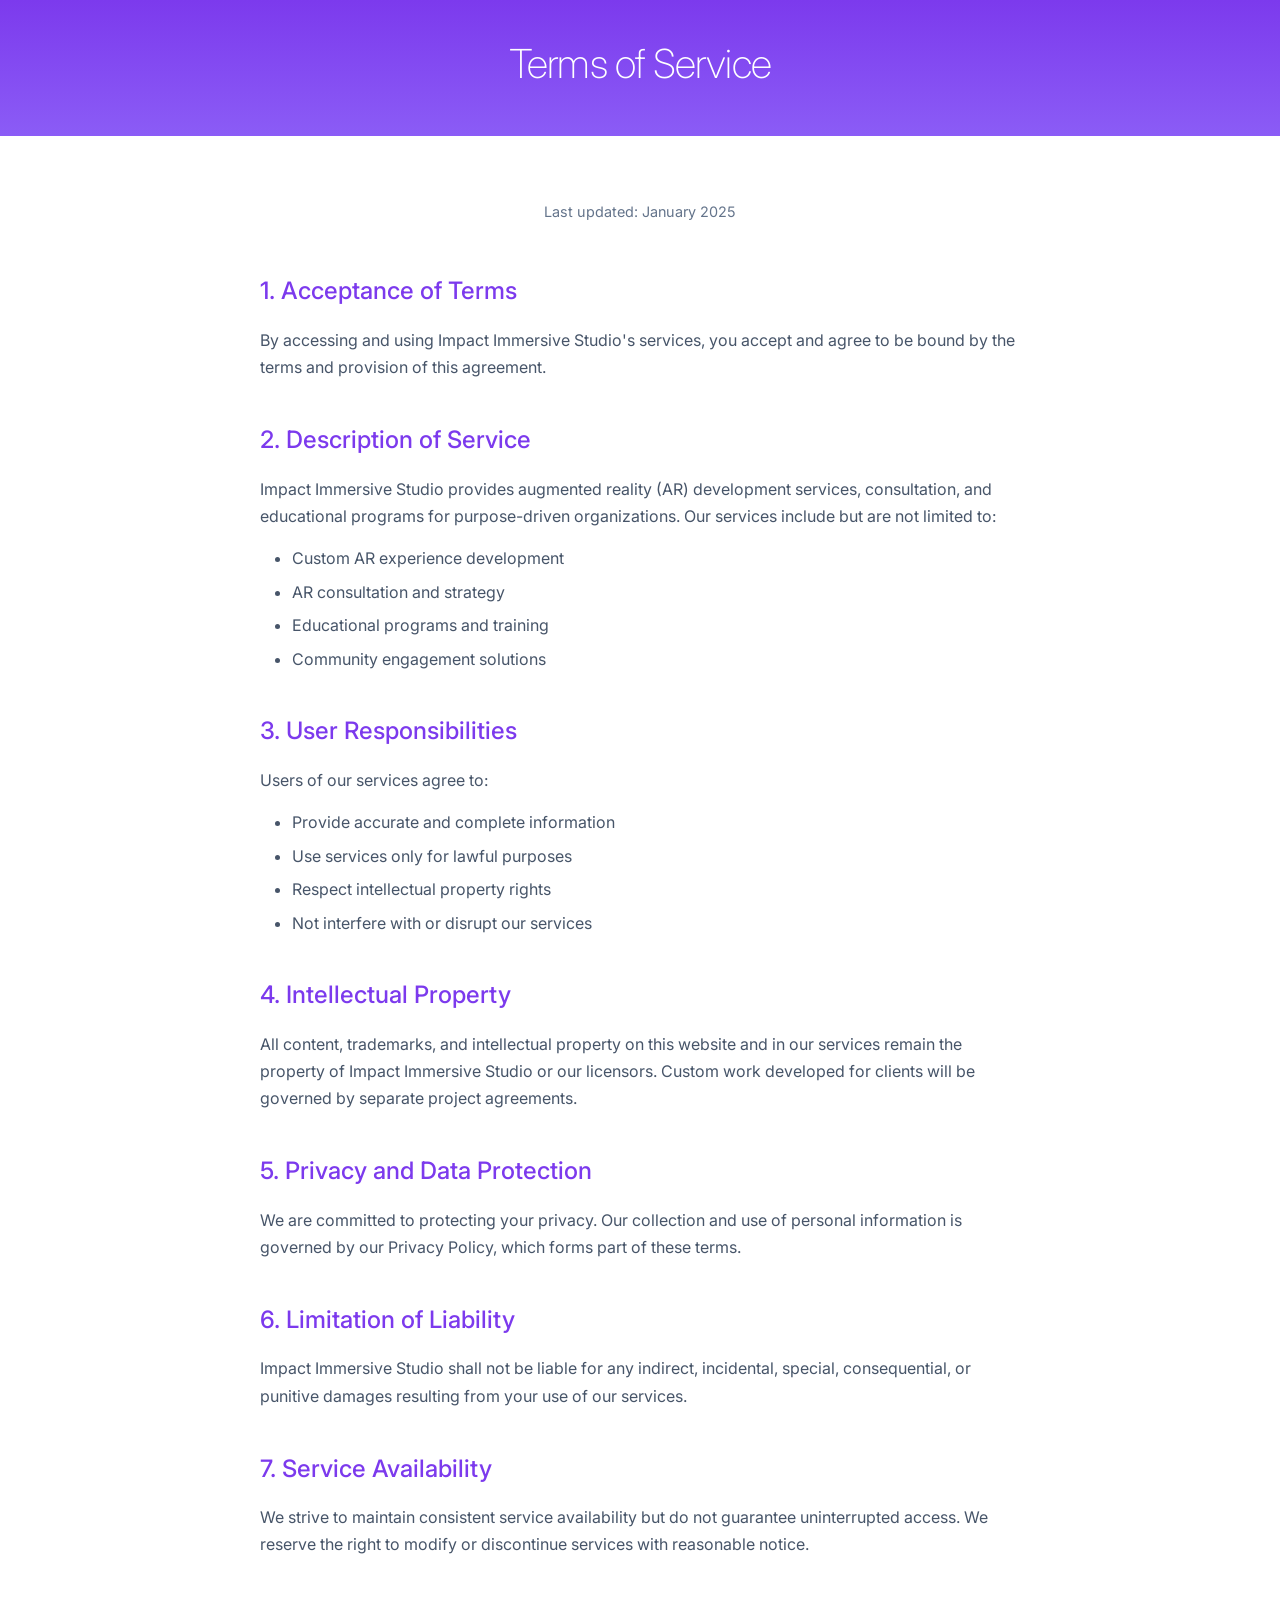
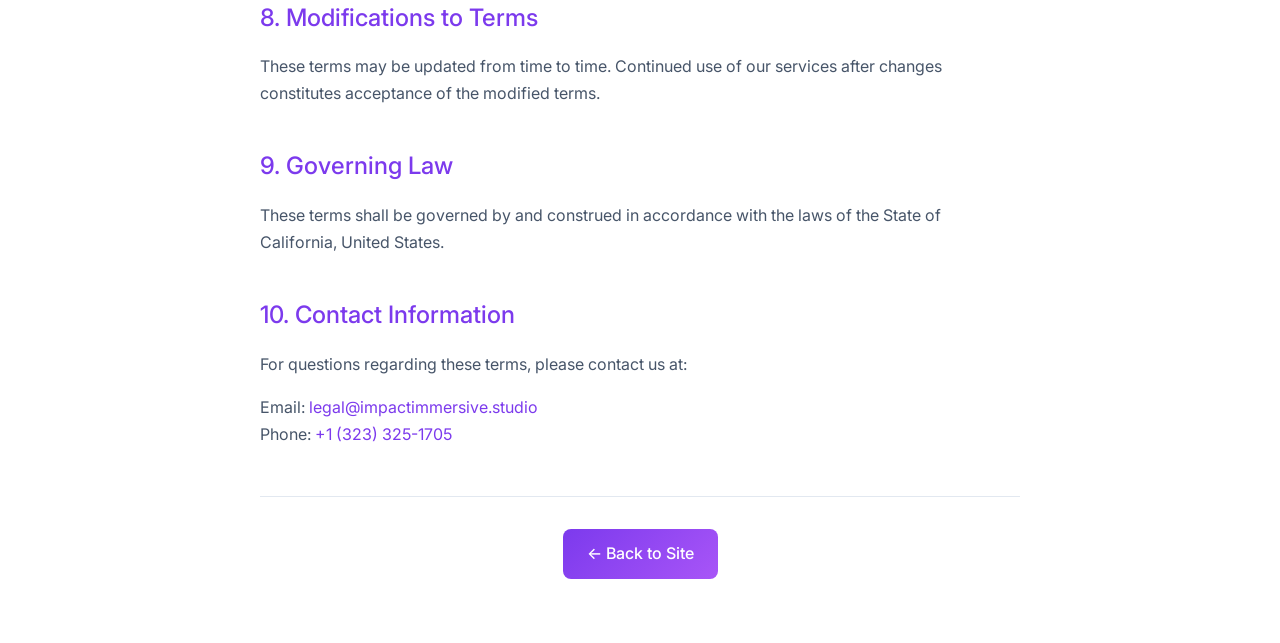
==== static-html-version/terms.html @ df4cc5cb "auto-commit for 01f554cf-86c4-4303-9138-6ed8747a17e9" ====
<!DOCTYPE html>
<html lang="en">
<head>
    <meta charset="UTF-8">
    <meta name="viewport" content="width=device-width, initial-scale=1.0">
    <title>Terms of Service - Impact Immersive Studio</title>
    <link rel="preconnect" href="https://fonts.googleapis.com">
    <link rel="preconnect" href="https://fonts.gstatic.com" crossorigin>
    <link href="https://fonts.googleapis.com/css2?family=Inter:wght@100;200;300;400;500;600;700&display=swap" rel="stylesheet">
    <style>
        * {
            margin: 0;
            padding: 0;
            box-sizing: border-box;
        }

        body {
            font-family: 'Inter', -apple-system, BlinkMacSystemFont, 'Segoe UI', sans-serif;
            line-height: 1.6;
            color: #333;
            background-color: #ffffff;
        }

        .header {
            background: linear-gradient(180deg, #7c3aed 0%, #8b5cf6 100%);
            padding: 2rem 0;
            text-align: center;
            color: white;
        }

        .header h1 {
            font-size: 2.5rem;
            font-weight: 200;
            letter-spacing: -0.02em;
            margin-bottom: 0.5rem;
        }

        .container {
            max-width: 800px;
            margin: 0 auto;
            padding: 0 20px;
        }

        .terms-content {
            padding: 4rem 0;
        }

        .last-updated {
            color: #64748b;
            font-size: 0.9rem;
            margin-bottom: 3rem;
            text-align: center;
        }

        h2 {
            color: #7c3aed;
            font-size: 1.5rem;
            font-weight: 500;
            margin-top: 2.5rem;
            margin-bottom: 1rem;
        }

        p {
            margin-bottom: 1rem;
            color: #475569;
            line-height: 1.7;
        }

        ul {
            margin-bottom: 1rem;
            padding-left: 2rem;
        }

        li {
            color: #475569;
            margin-bottom: 0.5rem;
        }

        a {
            color: #7c3aed;
            text-decoration: none;
            transition: color 0.3s ease;
        }

        a:hover {
            color: #9333ea;
        }

        .back-to-site {
            text-align: center;
            margin-top: 3rem;
            padding-top: 2rem;
            border-top: 1px solid #e2e8f0;
        }

        .back-button {
            background: linear-gradient(135deg, #7c3aed 0%, #a855f7 100%);
            color: white;
            border: none;
            padding: 12px 24px;
            font-size: 1rem;
            font-weight: 500;
            border-radius: 8px;
            cursor: pointer;
            transition: all 0.3s ease;
            text-decoration: none;
            display: inline-block;
        }

        .back-button:hover {
            transform: translateY(-2px);
            box-shadow: 0 6px 20px rgba(124, 58, 237, 0.4);
        }

        section {
            margin-bottom: 2rem;
        }

        @media (max-width: 768px) {
            .header h1 {
                font-size: 2rem;
            }

            .container {
                padding: 0 15px;
            }

            .terms-content {
                padding: 2rem 0;
            }
        }
    </style>
</head>
<body>
    <div class="header">
        <div class="container">
            <h1>Terms of Service</h1>
        </div>
    </div>

    <div class="container">
        <div class="terms-content">
            <p class="last-updated">Last updated: January 2025</p>
            
            <section>
                <h2>1. Acceptance of Terms</h2>
                <p>By accessing and using Impact Immersive Studio's services, you accept and agree to be bound by the terms and provision of this agreement.</p>
            </section>

            <section>
                <h2>2. Description of Service</h2>
                <p>Impact Immersive Studio provides augmented reality (AR) development services, consultation, and educational programs for purpose-driven organizations. Our services include but are not limited to:</p>
                <ul>
                    <li>Custom AR experience development</li>
                    <li>AR consultation and strategy</li>
                    <li>Educational programs and training</li>
                    <li>Community engagement solutions</li>
                </ul>
            </section>

            <section>
                <h2>3. User Responsibilities</h2>
                <p>Users of our services agree to:</p>
                <ul>
                    <li>Provide accurate and complete information</li>
                    <li>Use services only for lawful purposes</li>
                    <li>Respect intellectual property rights</li>
                    <li>Not interfere with or disrupt our services</li>
                </ul>
            </section>

            <section>
                <h2>4. Intellectual Property</h2>
                <p>All content, trademarks, and intellectual property on this website and in our services remain the property of Impact Immersive Studio or our licensors. Custom work developed for clients will be governed by separate project agreements.</p>
            </section>

            <section>
                <h2>5. Privacy and Data Protection</h2>
                <p>We are committed to protecting your privacy. Our collection and use of personal information is governed by our Privacy Policy, which forms part of these terms.</p>
            </section>

            <section>
                <h2>6. Limitation of Liability</h2>
                <p>Impact Immersive Studio shall not be liable for any indirect, incidental, special, consequential, or punitive damages resulting from your use of our services.</p>
            </section>

            <section>
                <h2>7. Service Availability</h2>
                <p>We strive to maintain consistent service availability but do not guarantee uninterrupted access. We reserve the right to modify or discontinue services with reasonable notice.</p>
            </section>

            <section>
                <h2>8. Modifications to Terms</h2>
                <p>These terms may be updated from time to time. Continued use of our services after changes constitutes acceptance of the modified terms.</p>
            </section>

            <section>
                <h2>9. Governing Law</h2>
                <p>These terms shall be governed by and construed in accordance with the laws of the State of California, United States.</p>
            </section>

            <section>
                <h2>10. Contact Information</h2>
                <p>For questions regarding these terms, please contact us at:</p>
                <p>
                    Email: <a href="mailto:legal@impactimmersive.studio">legal@impactimmersive.studio</a><br/>
                    Phone: <a href="tel:+13233251705">+1 (323) 325-1705</a>
                </p>
            </section>

            <div class="back-to-site">
                <a href="index.html" class="back-button">← Back to Site</a>
            </div>
        </div>
    </div>
</body>
</html>
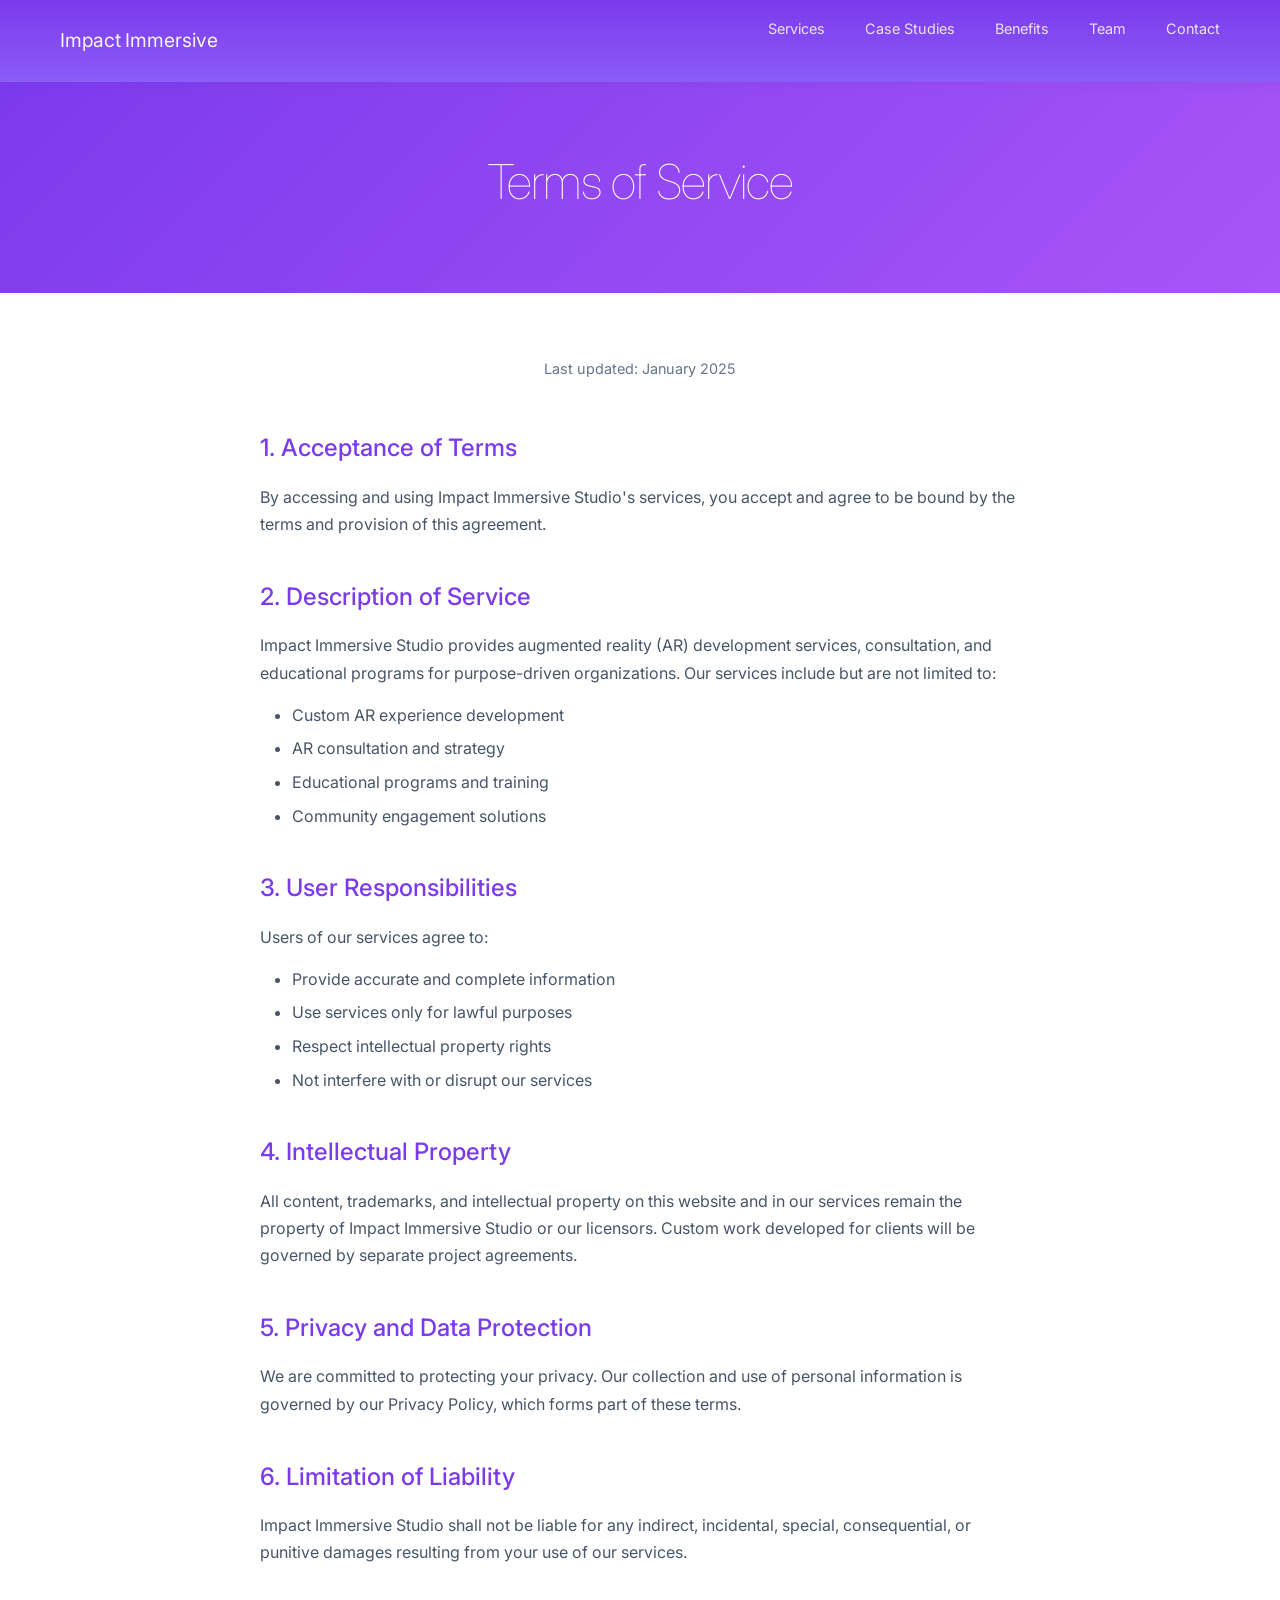
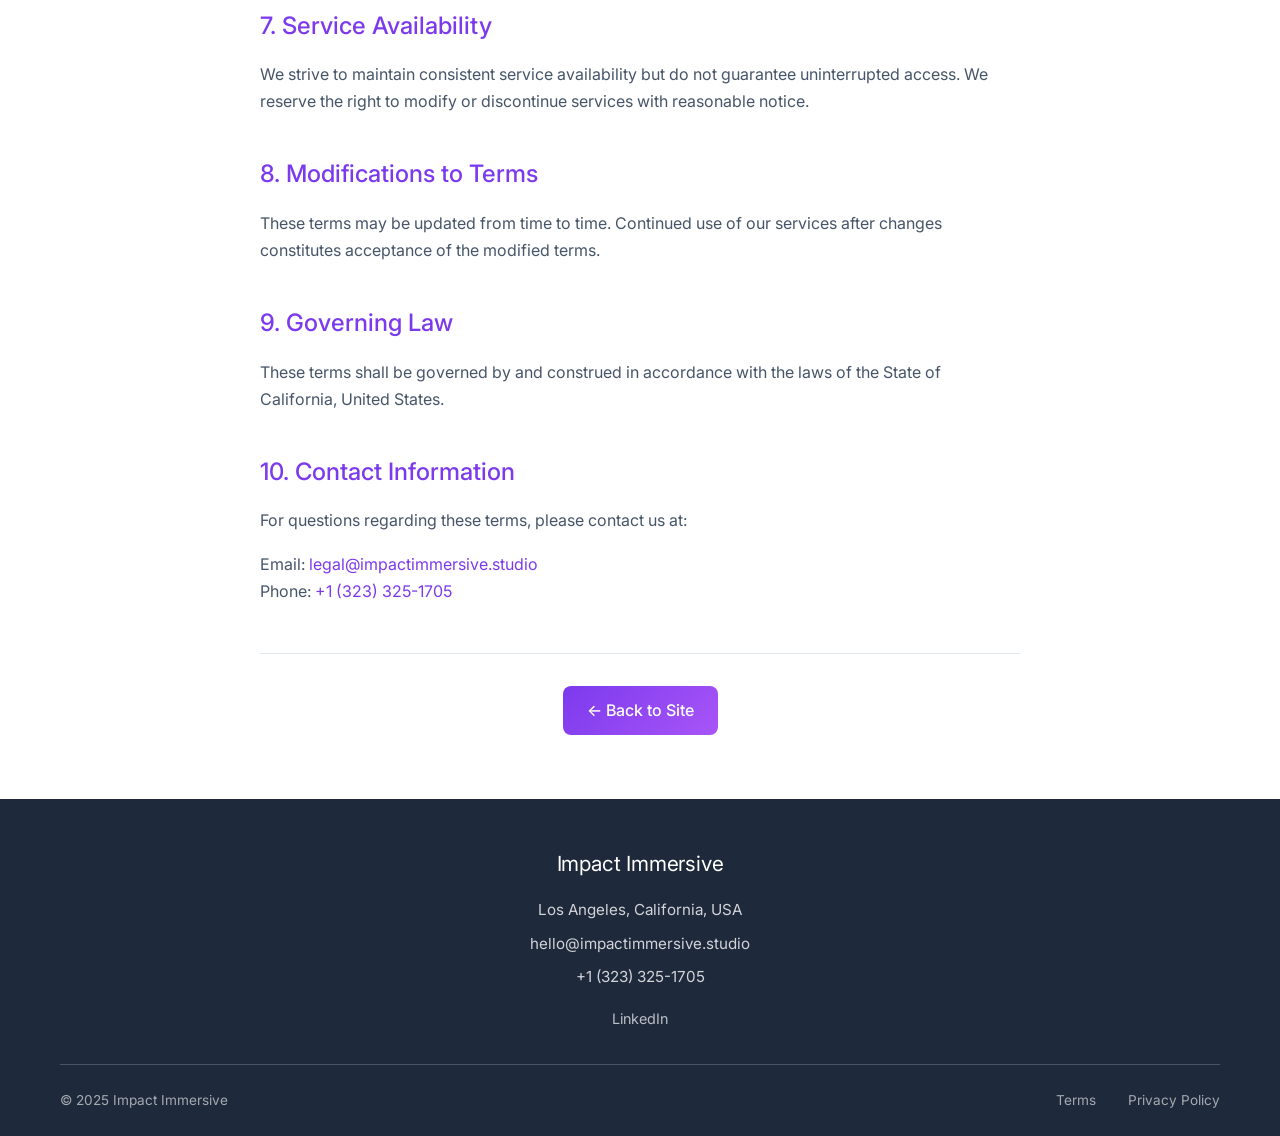
==== commit a297fbbe: "auto-commit for 925123af-a921-4fc3-994b-a8b8c557cde4" ====
--- a/static-html-version/terms.html
+++ b/static-html-version/terms.html
@@ -8,41 +8,143 @@
     <link rel="preconnect" href="https://fonts.gstatic.com" crossorigin>
     <link href="https://fonts.googleapis.com/css2?family=Inter:wght@100;200;300;400;500;600;700&display=swap" rel="stylesheet">
     <style>
+        /* Import proper fonts */
+        @import url('https://fonts.googleapis.com/css2?family=Inter:wght@100;200;300;400;500;600;700&display=swap');
+
+        /* Reset and Base Styles */
         * {
             margin: 0;
             padding: 0;
             box-sizing: border-box;
         }
 
+        html {
+            scroll-behavior: smooth;
+        }
+
         body {
             font-family: 'Inter', -apple-system, BlinkMacSystemFont, 'Segoe UI', sans-serif;
+            -webkit-font-smoothing: antialiased;
+            -moz-osx-font-smoothing: grayscale;
             line-height: 1.6;
             color: #333;
+            font-weight: 400;
             background-color: #ffffff;
         }
 
+        .container {
+            max-width: 1200px;
+            margin: 0 auto;
+            padding: 0 20px;
+        }
+
+        /* Header Styles */
         .header {
             background: linear-gradient(180deg, #7c3aed 0%, #8b5cf6 100%);
-            padding: 2rem 0;
+            position: fixed;
+            top: 0;
+            left: 0;
+            right: 0;
+            z-index: 1000;
+            box-shadow: 0 1px 10px rgba(107, 70, 193, 0.2);
+        }
+
+        .header .container {
+            display: flex;
+            justify-content: space-between;
+            align-items: center;
+            padding: 1rem 20px;
+        }
+
+        .nav-brand h1 {
+            color: rgba(255, 255, 255, 0.95);
+            font-size: 1.2rem;
+            font-weight: 400;
+            cursor: pointer;
+            transition: opacity 0.3s ease;
+            letter-spacing: -0.005em;
+        }
+
+        .nav-brand h1:hover {
+            opacity: 0.8;
+        }
+
+        .nav-list {
+            display: flex;
+            list-style: none;
+            gap: 2.5rem;
+            align-items: center;
+        }
+
+        .nav-list a {
+            color: rgba(255, 255, 255, 0.85);
+            text-decoration: none;
+            font-weight: 400;
+            font-size: 0.9rem;
+            transition: color 0.3s ease;
+            position: relative;
+        }
+
+        .nav-list a:hover,
+        .nav-list a.active {
+            color: rgba(255, 255, 255, 1);
+        }
+
+        .nav-list a::after {
+            content: '';
+            position: absolute;
+            bottom: -5px;
+            left: 0;
+            width: 0;
+            height: 2px;
+            background-color: #FDB462;
+            transition: width 0.3s ease;
+        }
+
+        .nav-list a:hover::after,
+        .nav-list a.active::after {
+            width: 100%;
+        }
+
+        .menu-toggle {
+            display: none;
+            flex-direction: column;
+            background: none;
+            border: none;
+            cursor: pointer;
+            padding: 5px;
+        }
+
+        .menu-toggle span {
+            width: 25px;
+            height: 3px;
+            background: white;
+            margin: 3px 0;
+            transition: 0.3s;
+        }
+
+        .terms-wrapper {
+            padding-top: 80px;
+        }
+
+        .terms-header {
+            background: linear-gradient(135deg, #7c3aed 0%, #a855f7 100%);
+            padding: 4rem 0;
             text-align: center;
             color: white;
         }
 
-        .header h1 {
-            font-size: 2.5rem;
-            font-weight: 200;
+        .terms-header h1 {
+            font-size: 3rem;
+            font-weight: 100;
             letter-spacing: -0.02em;
             margin-bottom: 0.5rem;
         }
 
-        .container {
+        .terms-content {
             max-width: 800px;
             margin: 0 auto;
-            padding: 0 20px;
-        }
-
-        .terms-content {
-            padding: 4rem 0;
+            padding: 4rem 20px;
         }
 
         .last-updated {
@@ -84,6 +186,95 @@
 
         a:hover {
             color: #9333ea;
+        }
+
+        section {
+            margin-bottom: 2rem;
+        }
+
+        /* Footer Styles */
+        .contact-footer {
+            background: #1e293b;
+            color: white;
+            padding: 3rem 0 1.5rem;
+        }
+
+        .footer-main {
+            text-align: center;
+            margin-bottom: 2rem;
+        }
+
+        .footer-company-info h3 {
+            font-size: 1.3rem;
+            font-weight: 400;
+            margin-bottom: 1rem;
+            letter-spacing: -0.01em;
+        }
+
+        .footer-company-info p {
+            color: rgba(255, 255, 255, 0.8);
+            font-size: 0.95rem;
+            margin-bottom: 0.5rem;
+        }
+
+        .footer-company-info a {
+            color: rgba(255, 255, 255, 0.8);
+            text-decoration: none;
+            transition: color 0.3s ease;
+        }
+
+        .footer-company-info a:hover {
+            color: rgba(255, 255, 255, 1);
+        }
+
+        .social-links {
+            margin-top: 1rem;
+        }
+
+        .social-links a {
+            color: rgba(255, 255, 255, 0.7);
+            text-decoration: none;
+            font-size: 0.9rem;
+            transition: color 0.3s ease;
+        }
+
+        .social-links a:hover {
+            color: #FDB462;
+        }
+
+        /* Footer separator line */
+        .footer-separator {
+            height: 1px;
+            background: rgba(255, 255, 255, 0.2);
+            margin: 2rem 0 1.5rem;
+        }
+
+        /* Footer bottom section */
+        .footer-bottom {
+            display: flex;
+            justify-content: space-between;
+            align-items: center;
+            font-size: 0.85rem;
+        }
+
+        .footer-copyright p {
+            color: rgba(255, 255, 255, 0.6);
+            margin: 0;
+        }
+
+        .footer-legal {
+            display: flex;
+            gap: 2rem;
+        }
+
+        .footer-legal a {
+            color: rgba(255, 255, 255, 0.6);
+            text-decoration: none;
+            transition: color 0.3s ease;
+        }
+
+        .footer-legal a:hover {
+            color: rgba(255, 255, 255, 1);
         }
 
         .back-to-site {
@@ -112,33 +303,70 @@
             box-shadow: 0 6px 20px rgba(124, 58, 237, 0.4);
         }
 
-        section {
-            margin-bottom: 2rem;
-        }
-
         @media (max-width: 768px) {
-            .header h1 {
+            .nav {
+                display: none;
+            }
+
+            .menu-toggle {
+                display: flex;
+            }
+
+            .terms-header h1 {
                 font-size: 2rem;
             }
 
-            .container {
-                padding: 0 15px;
-            }
-
             .terms-content {
-                padding: 2rem 0;
+                padding: 2rem 15px;
+            }
+
+            .footer-bottom {
+                flex-direction: column;
+                gap: 1rem;
+                text-align: center;
+            }
+
+            .footer-legal {
+                gap: 1rem;
             }
         }
     </style>
 </head>
 <body>
-    <div class="header">
+    <!-- Header -->
+    <header class="header">
         <div class="container">
-            <h1>Terms of Service</h1>
+            <div class="nav-brand">
+                <h1 onclick="window.location.href='index.html'">Impact Immersive</h1>
+            </div>
+            
+            <nav class="nav">
+                <ul class="nav-list">
+                    <li><a href="index.html#services">Services</a></li>
+                    <li><a href="index.html#case-studies">Case Studies</a></li>
+                    <li><a href="index.html#benefits">Benefits</a></li>
+                    <li><a href="index.html#team">Team</a></li>
+                    <li><a href="index.html#contact">Contact</a></li>
+                </ul>
+            </nav>
+
+            <button class="menu-toggle" aria-label="Toggle menu">
+                <span></span>
+                <span></span>
+                <span></span>
+            </button>
         </div>
-    </div>
-
-    <div class="container">
+    </header>
+
+    <div class="terms-wrapper">
+        <!-- Terms Header -->
+        <div class="terms-header">
+            <div class="container">
+                <h1>Terms of Service</h1>
+            </div>
+        </div>
+
+        <!-- Terms Content -->
         <div class="terms-content">
             <p class="last-updated">Last updated: January 2025</p>
             
@@ -213,5 +441,36 @@
             </div>
         </div>
     </div>
+
+    <!-- Footer -->
+    <div class="contact-footer">
+        <div class="container">
+            <div class="footer-main">
+                <div class="footer-company-info">
+                    <h3>Impact Immersive</h3>
+                    <p>Los Angeles, California, USA</p>
+                    <p><a href="mailto:hello@impactimmersive.studio">hello@impactimmersive.studio</a></p>
+                    <p><a href="tel:+13233251705">+1 (323) 325-1705</a></p>
+                    <div class="social-links">
+                        <a href="https://www.linkedin.com/company/impactimmersive" target="_blank" rel="noopener noreferrer">
+                            LinkedIn
+                        </a>
+                    </div>
+                </div>
+            </div>
+            
+            <div class="footer-separator"></div>
+            
+            <div class="footer-bottom">
+                <div class="footer-copyright">
+                    <p>© 2025 Impact Immersive</p>
+                </div>
+                <div class="footer-legal">
+                    <a href="terms.html">Terms</a>
+                    <a href="#privacy">Privacy Policy</a>
+                </div>
+            </div>
+        </div>
+    </div>
 </body>
 </html>
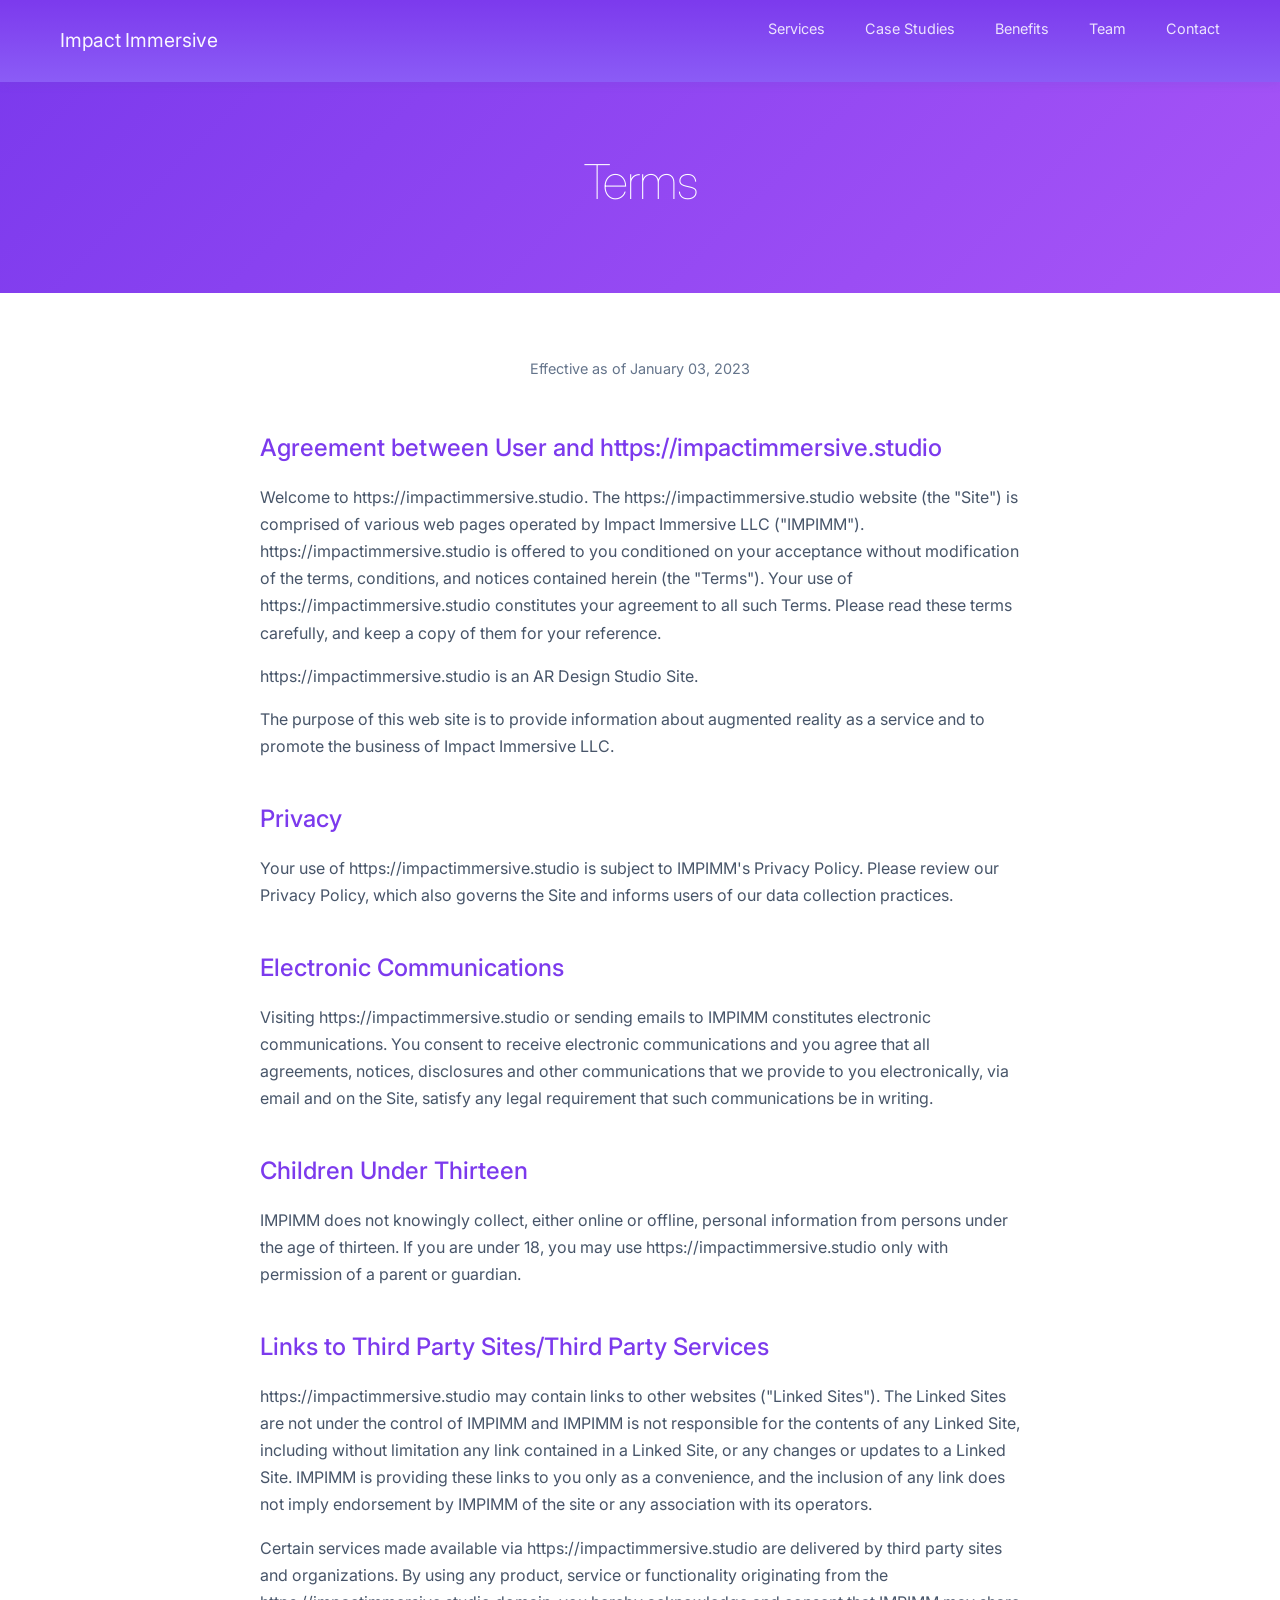
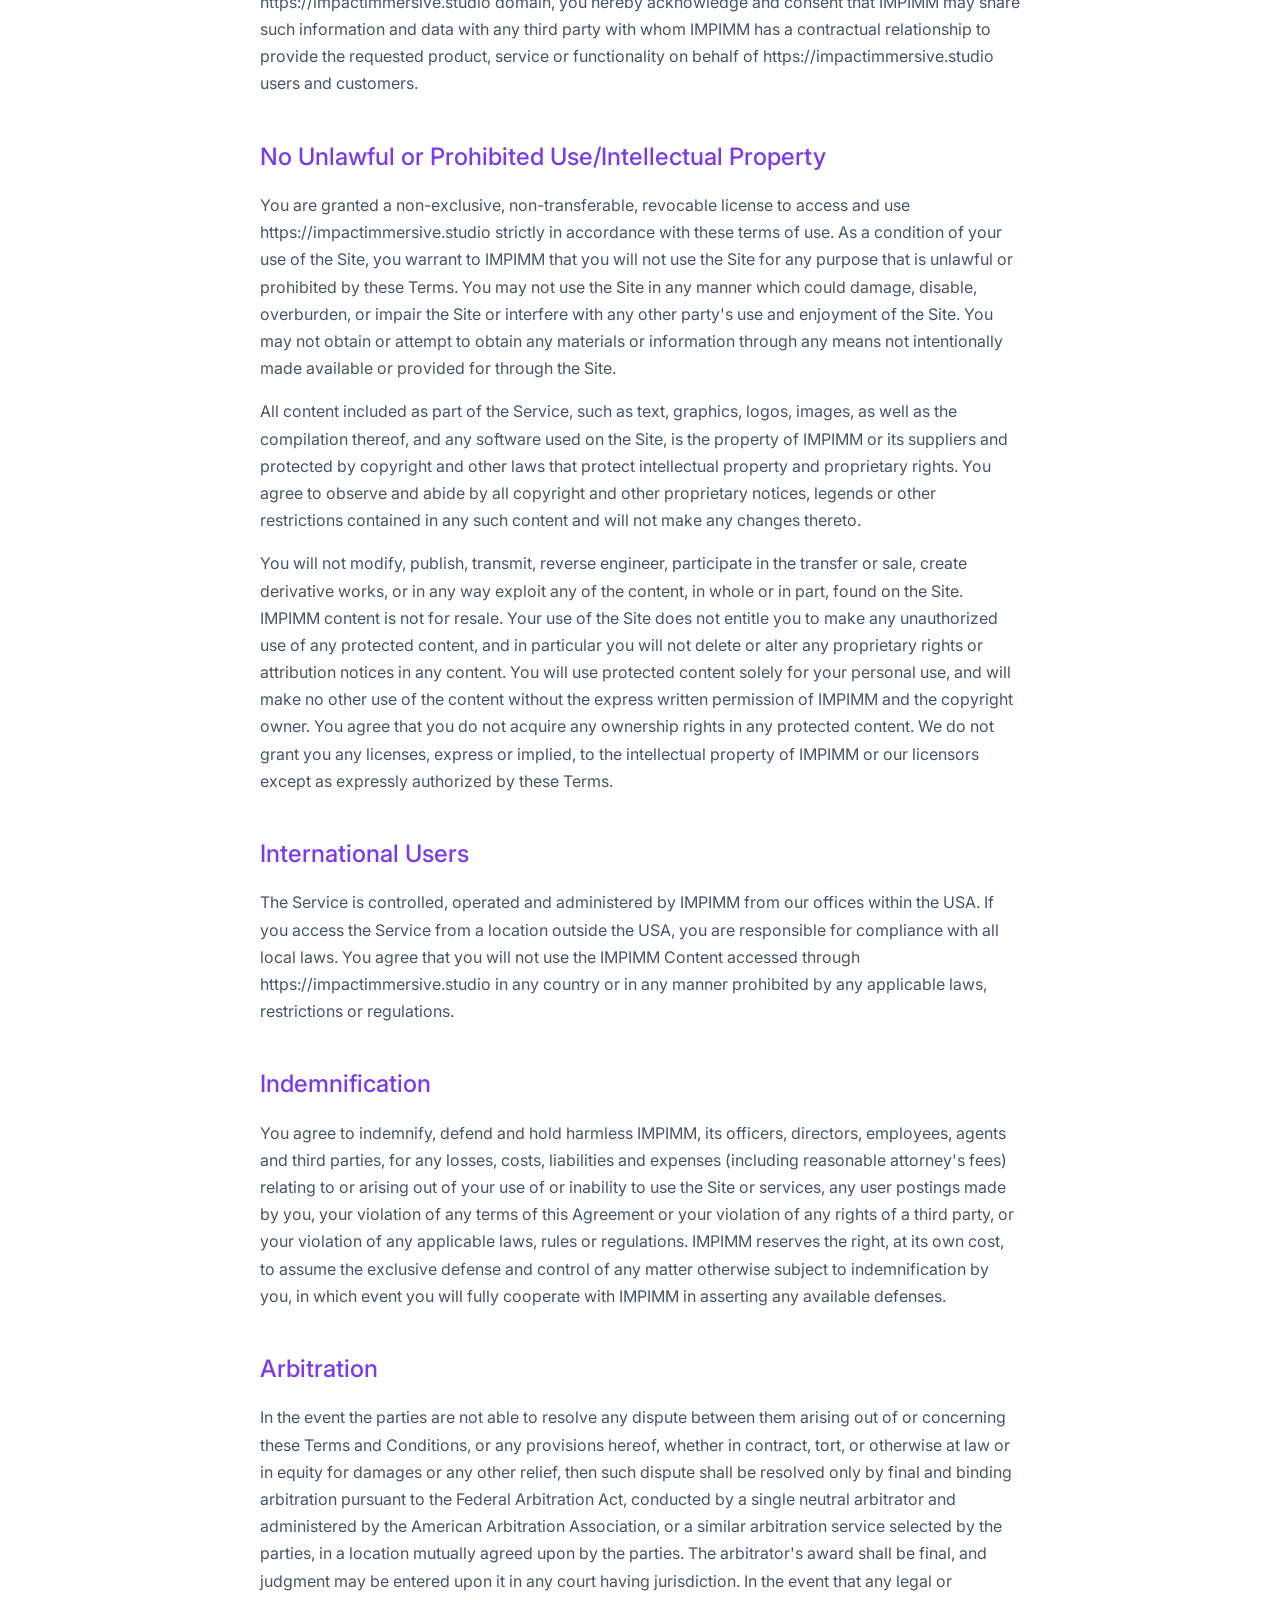
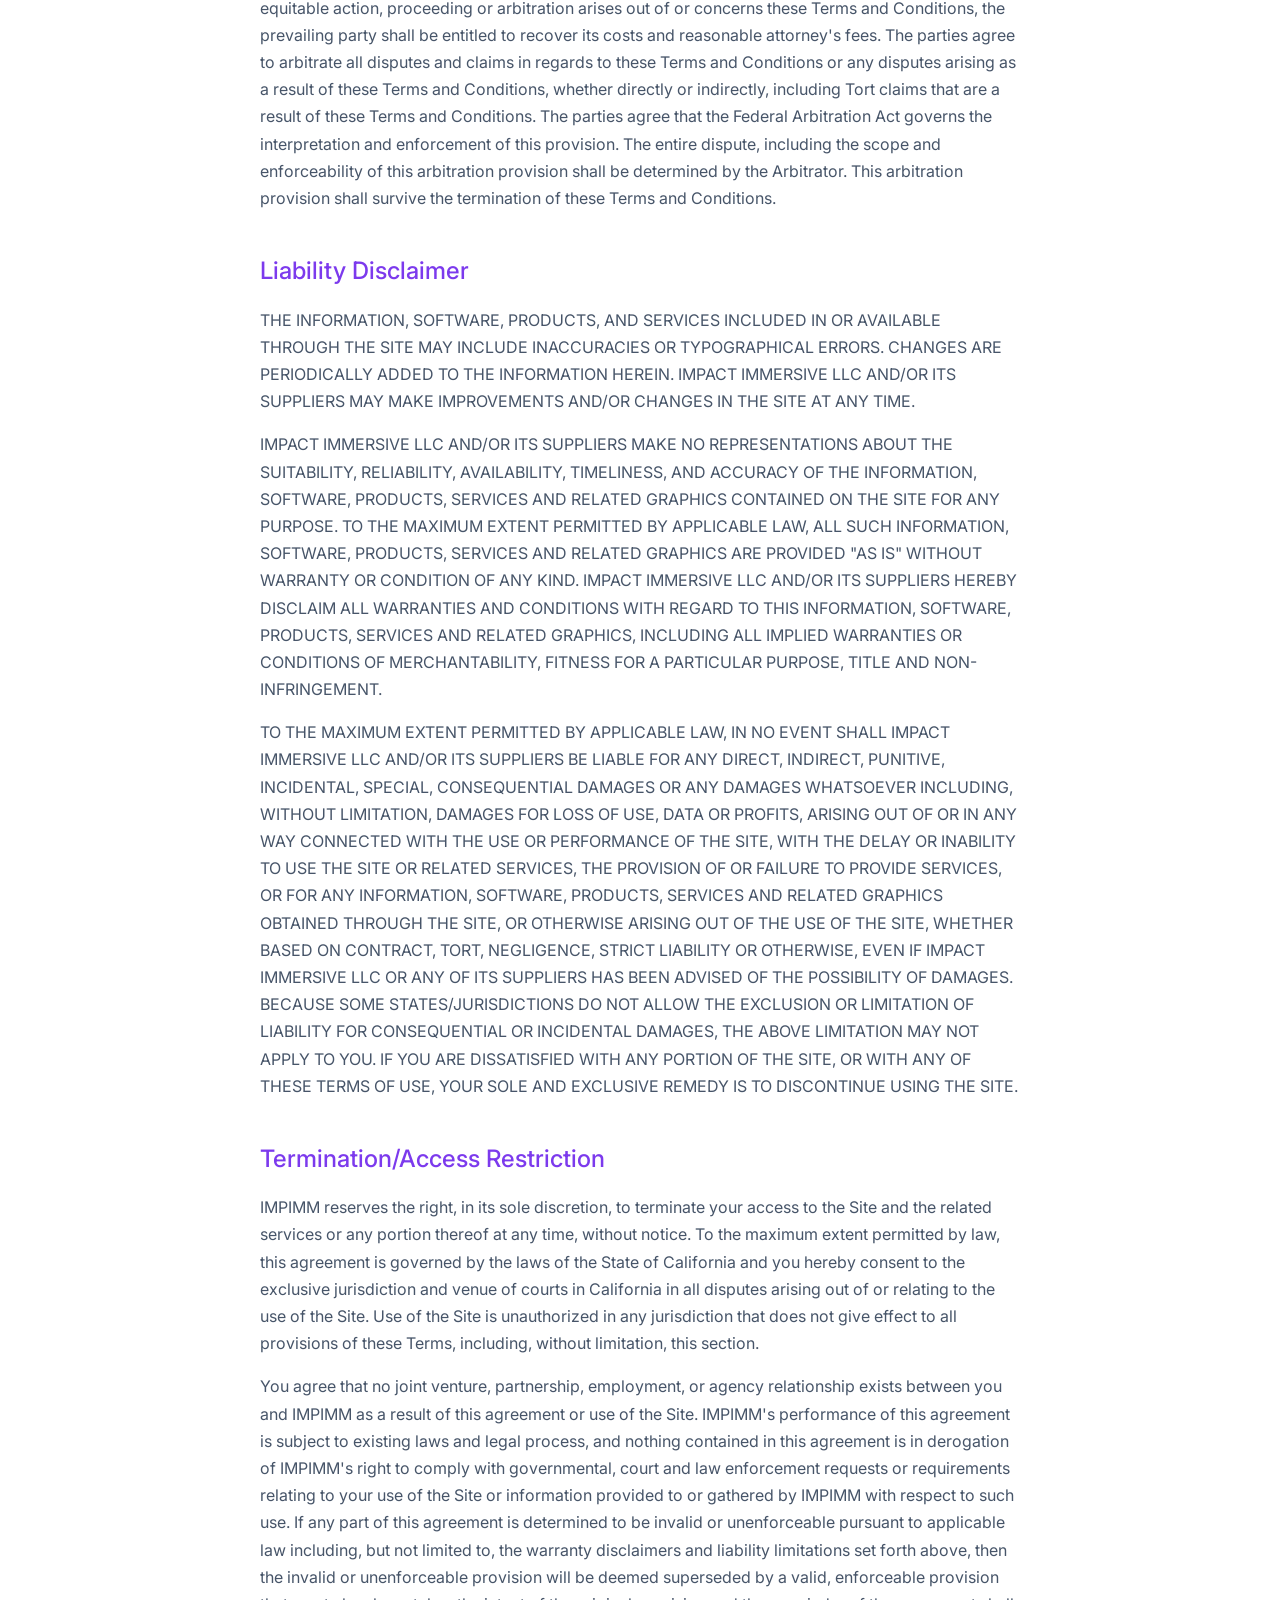
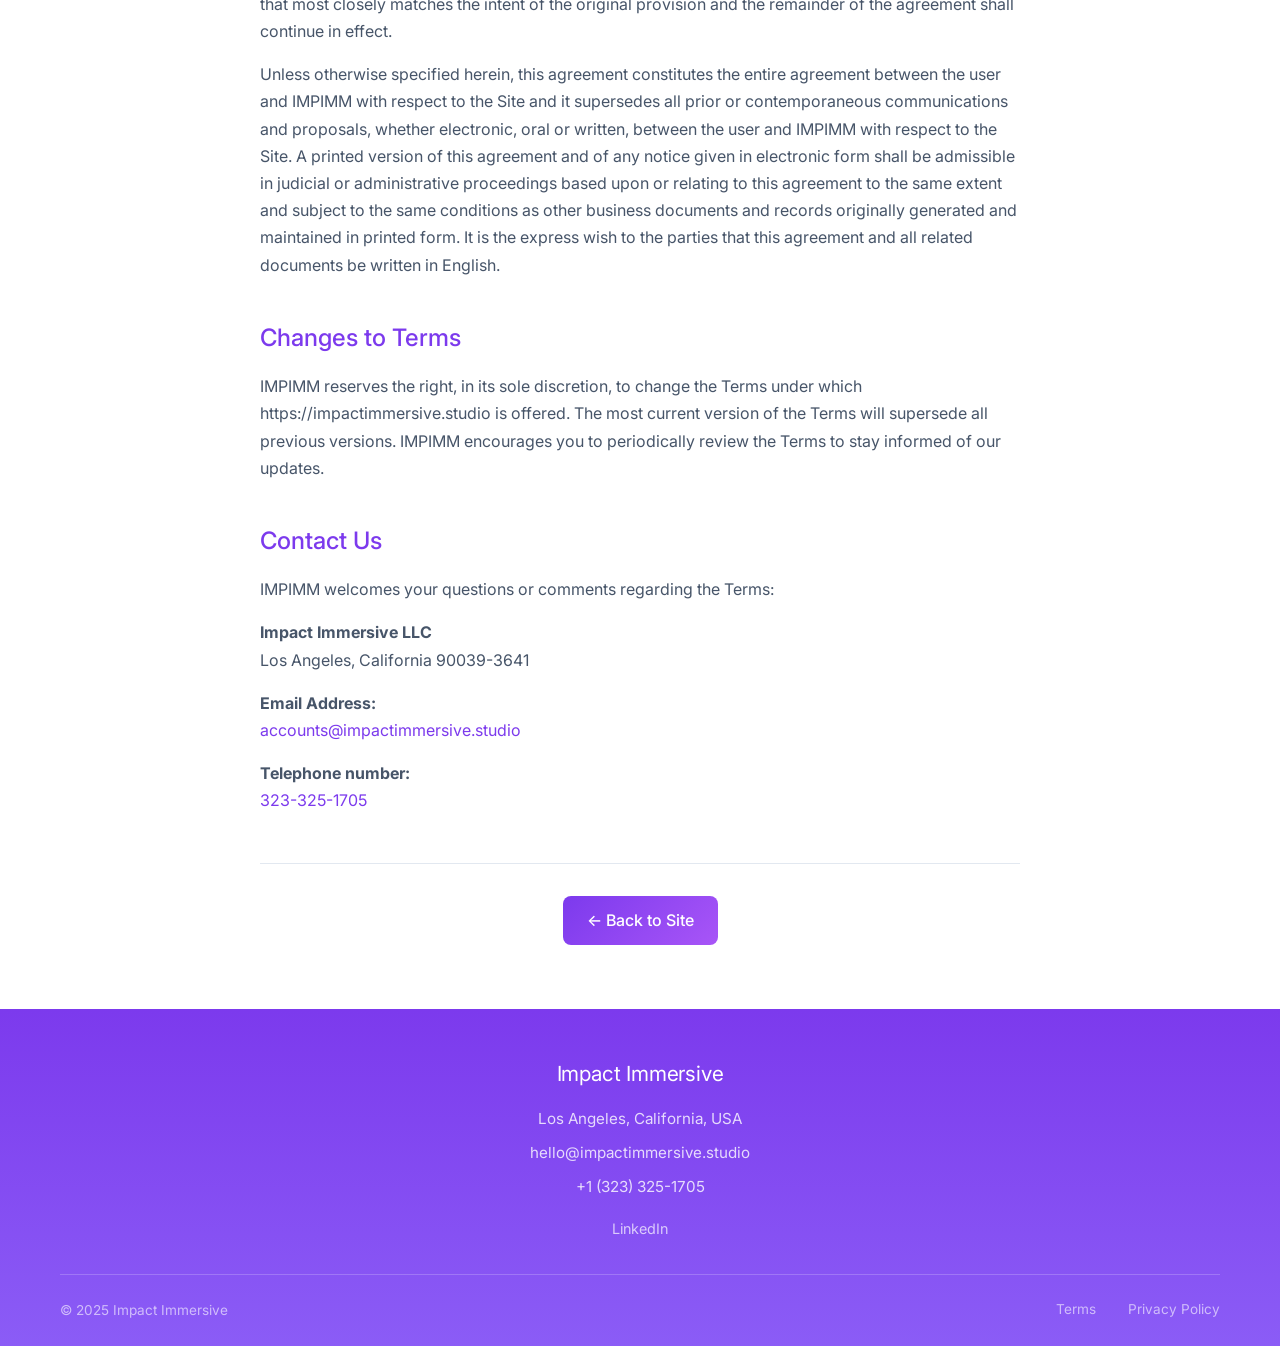
==== commit 8bd06838: "auto-commit for 39c3cd25-eed1-41b3-b7b0-b36ed39d752b" ====
--- a/static-html-version/terms.html
+++ b/static-html-version/terms.html
@@ -192,9 +192,9 @@
             margin-bottom: 2rem;
         }
 
-        /* Footer Styles */
+        /* Footer Styles - Fixed to match main page */
         .contact-footer {
-            background: #1e293b;
+            background: linear-gradient(180deg, #7c3aed 0%, #8b5cf6 100%);
             color: white;
             padding: 3rem 0 1.5rem;
         }
@@ -362,78 +362,104 @@
         <!-- Terms Header -->
         <div class="terms-header">
             <div class="container">
-                <h1>Terms of Service</h1>
+                <h1>Terms</h1>
             </div>
         </div>
 
         <!-- Terms Content -->
         <div class="terms-content">
-            <p class="last-updated">Last updated: January 2025</p>
+            <p class="last-updated">Effective as of January 03, 2023</p>
             
             <section>
-                <h2>1. Acceptance of Terms</h2>
-                <p>By accessing and using Impact Immersive Studio's services, you accept and agree to be bound by the terms and provision of this agreement.</p>
-            </section>
-
-            <section>
-                <h2>2. Description of Service</h2>
-                <p>Impact Immersive Studio provides augmented reality (AR) development services, consultation, and educational programs for purpose-driven organizations. Our services include but are not limited to:</p>
-                <ul>
-                    <li>Custom AR experience development</li>
-                    <li>AR consultation and strategy</li>
-                    <li>Educational programs and training</li>
-                    <li>Community engagement solutions</li>
-                </ul>
-            </section>
-
-            <section>
-                <h2>3. User Responsibilities</h2>
-                <p>Users of our services agree to:</p>
-                <ul>
-                    <li>Provide accurate and complete information</li>
-                    <li>Use services only for lawful purposes</li>
-                    <li>Respect intellectual property rights</li>
-                    <li>Not interfere with or disrupt our services</li>
-                </ul>
-            </section>
-
-            <section>
-                <h2>4. Intellectual Property</h2>
-                <p>All content, trademarks, and intellectual property on this website and in our services remain the property of Impact Immersive Studio or our licensors. Custom work developed for clients will be governed by separate project agreements.</p>
-            </section>
-
-            <section>
-                <h2>5. Privacy and Data Protection</h2>
-                <p>We are committed to protecting your privacy. Our collection and use of personal information is governed by our Privacy Policy, which forms part of these terms.</p>
-            </section>
-
-            <section>
-                <h2>6. Limitation of Liability</h2>
-                <p>Impact Immersive Studio shall not be liable for any indirect, incidental, special, consequential, or punitive damages resulting from your use of our services.</p>
-            </section>
-
-            <section>
-                <h2>7. Service Availability</h2>
-                <p>We strive to maintain consistent service availability but do not guarantee uninterrupted access. We reserve the right to modify or discontinue services with reasonable notice.</p>
-            </section>
-
-            <section>
-                <h2>8. Modifications to Terms</h2>
-                <p>These terms may be updated from time to time. Continued use of our services after changes constitutes acceptance of the modified terms.</p>
-            </section>
-
-            <section>
-                <h2>9. Governing Law</h2>
-                <p>These terms shall be governed by and construed in accordance with the laws of the State of California, United States.</p>
-            </section>
-
-            <section>
-                <h2>10. Contact Information</h2>
-                <p>For questions regarding these terms, please contact us at:</p>
-                <p>
-                    Email: <a href="mailto:legal@impactimmersive.studio">legal@impactimmersive.studio</a><br/>
-                    Phone: <a href="tel:+13233251705">+1 (323) 325-1705</a>
-                </p>
+                <h2>Agreement between User and https://impactimmersive.studio</h2>
+                <p>Welcome to https://impactimmersive.studio. The https://impactimmersive.studio website (the "Site") is comprised of various web pages operated by Impact Immersive LLC ("IMPIMM"). https://impactimmersive.studio is offered to you conditioned on your acceptance without modification of the terms, conditions, and notices contained herein (the "Terms"). Your use of https://impactimmersive.studio constitutes your agreement to all such Terms. Please read these terms carefully, and keep a copy of them for your reference.</p>
+                
+                <p>https://impactimmersive.studio is an AR Design Studio Site.</p>
+                
+                <p>The purpose of this web site is to provide information about augmented reality as a service and to promote the business of Impact Immersive LLC.</p>
+            </section>
+
+            <section>
+                <h2>Privacy</h2>
+                <p>Your use of https://impactimmersive.studio is subject to IMPIMM's Privacy Policy. Please review our Privacy Policy, which also governs the Site and informs users of our data collection practices.</p>
+            </section>
+
+            <section>
+                <h2>Electronic Communications</h2>
+                <p>Visiting https://impactimmersive.studio or sending emails to IMPIMM constitutes electronic communications. You consent to receive electronic communications and you agree that all agreements, notices, disclosures and other communications that we provide to you electronically, via email and on the Site, satisfy any legal requirement that such communications be in writing.</p>
+            </section>
+
+            <section>
+                <h2>Children Under Thirteen</h2>
+                <p>IMPIMM does not knowingly collect, either online or offline, personal information from persons under the age of thirteen. If you are under 18, you may use https://impactimmersive.studio only with permission of a parent or guardian.</p>
+            </section>
+
+            <section>
+                <h2>Links to Third Party Sites/Third Party Services</h2>
+                <p>https://impactimmersive.studio may contain links to other websites ("Linked Sites"). The Linked Sites are not under the control of IMPIMM and IMPIMM is not responsible for the contents of any Linked Site, including without limitation any link contained in a Linked Site, or any changes or updates to a Linked Site. IMPIMM is providing these links to you only as a convenience, and the inclusion of any link does not imply endorsement by IMPIMM of the site or any association with its operators.</p>
+                
+                <p>Certain services made available via https://impactimmersive.studio are delivered by third party sites and organizations. By using any product, service or functionality originating from the https://impactimmersive.studio domain, you hereby acknowledge and consent that IMPIMM may share such information and data with any third party with whom IMPIMM has a contractual relationship to provide the requested product, service or functionality on behalf of https://impactimmersive.studio users and customers.</p>
+            </section>
+
+            <section>
+                <h2>No Unlawful or Prohibited Use/Intellectual Property</h2>
+                <p>You are granted a non-exclusive, non-transferable, revocable license to access and use https://impactimmersive.studio strictly in accordance with these terms of use. As a condition of your use of the Site, you warrant to IMPIMM that you will not use the Site for any purpose that is unlawful or prohibited by these Terms. You may not use the Site in any manner which could damage, disable, overburden, or impair the Site or interfere with any other party's use and enjoyment of the Site. You may not obtain or attempt to obtain any materials or information through any means not intentionally made available or provided for through the Site.</p>
+                
+                <p>All content included as part of the Service, such as text, graphics, logos, images, as well as the compilation thereof, and any software used on the Site, is the property of IMPIMM or its suppliers and protected by copyright and other laws that protect intellectual property and proprietary rights. You agree to observe and abide by all copyright and other proprietary notices, legends or other restrictions contained in any such content and will not make any changes thereto.</p>
+                
+                <p>You will not modify, publish, transmit, reverse engineer, participate in the transfer or sale, create derivative works, or in any way exploit any of the content, in whole or in part, found on the Site. IMPIMM content is not for resale. Your use of the Site does not entitle you to make any unauthorized use of any protected content, and in particular you will not delete or alter any proprietary rights or attribution notices in any content. You will use protected content solely for your personal use, and will make no other use of the content without the express written permission of IMPIMM and the copyright owner. You agree that you do not acquire any ownership rights in any protected content. We do not grant you any licenses, express or implied, to the intellectual property of IMPIMM or our licensors except as expressly authorized by these Terms.</p>
+            </section>
+
+            <section>
+                <h2>International Users</h2>
+                <p>The Service is controlled, operated and administered by IMPIMM from our offices within the USA. If you access the Service from a location outside the USA, you are responsible for compliance with all local laws. You agree that you will not use the IMPIMM Content accessed through https://impactimmersive.studio in any country or in any manner prohibited by any applicable laws, restrictions or regulations.</p>
+            </section>
+
+            <section>
+                <h2>Indemnification</h2>
+                <p>You agree to indemnify, defend and hold harmless IMPIMM, its officers, directors, employees, agents and third parties, for any losses, costs, liabilities and expenses (including reasonable attorney's fees) relating to or arising out of your use of or inability to use the Site or services, any user postings made by you, your violation of any terms of this Agreement or your violation of any rights of a third party, or your violation of any applicable laws, rules or regulations. IMPIMM reserves the right, at its own cost, to assume the exclusive defense and control of any matter otherwise subject to indemnification by you, in which event you will fully cooperate with IMPIMM in asserting any available defenses.</p>
+            </section>
+
+            <section>
+                <h2>Arbitration</h2>
+                <p>In the event the parties are not able to resolve any dispute between them arising out of or concerning these Terms and Conditions, or any provisions hereof, whether in contract, tort, or otherwise at law or in equity for damages or any other relief, then such dispute shall be resolved only by final and binding arbitration pursuant to the Federal Arbitration Act, conducted by a single neutral arbitrator and administered by the American Arbitration Association, or a similar arbitration service selected by the parties, in a location mutually agreed upon by the parties. The arbitrator's award shall be final, and judgment may be entered upon it in any court having jurisdiction. In the event that any legal or equitable action, proceeding or arbitration arises out of or concerns these Terms and Conditions, the prevailing party shall be entitled to recover its costs and reasonable attorney's fees. The parties agree to arbitrate all disputes and claims in regards to these Terms and Conditions or any disputes arising as a result of these Terms and Conditions, whether directly or indirectly, including Tort claims that are a result of these Terms and Conditions. The parties agree that the Federal Arbitration Act governs the interpretation and enforcement of this provision. The entire dispute, including the scope and enforceability of this arbitration provision shall be determined by the Arbitrator. This arbitration provision shall survive the termination of these Terms and Conditions.</p>
+            </section>
+
+            <section>
+                <h2>Liability Disclaimer</h2>
+                <p>THE INFORMATION, SOFTWARE, PRODUCTS, AND SERVICES INCLUDED IN OR AVAILABLE THROUGH THE SITE MAY INCLUDE INACCURACIES OR TYPOGRAPHICAL ERRORS. CHANGES ARE PERIODICALLY ADDED TO THE INFORMATION HEREIN. IMPACT IMMERSIVE LLC AND/OR ITS SUPPLIERS MAY MAKE IMPROVEMENTS AND/OR CHANGES IN THE SITE AT ANY TIME.</p>
+                
+                <p>IMPACT IMMERSIVE LLC AND/OR ITS SUPPLIERS MAKE NO REPRESENTATIONS ABOUT THE SUITABILITY, RELIABILITY, AVAILABILITY, TIMELINESS, AND ACCURACY OF THE INFORMATION, SOFTWARE, PRODUCTS, SERVICES AND RELATED GRAPHICS CONTAINED ON THE SITE FOR ANY PURPOSE. TO THE MAXIMUM EXTENT PERMITTED BY APPLICABLE LAW, ALL SUCH INFORMATION, SOFTWARE, PRODUCTS, SERVICES AND RELATED GRAPHICS ARE PROVIDED "AS IS" WITHOUT WARRANTY OR CONDITION OF ANY KIND. IMPACT IMMERSIVE LLC AND/OR ITS SUPPLIERS HEREBY DISCLAIM ALL WARRANTIES AND CONDITIONS WITH REGARD TO THIS INFORMATION, SOFTWARE, PRODUCTS, SERVICES AND RELATED GRAPHICS, INCLUDING ALL IMPLIED WARRANTIES OR CONDITIONS OF MERCHANTABILITY, FITNESS FOR A PARTICULAR PURPOSE, TITLE AND NON-INFRINGEMENT.</p>
+                
+                <p>TO THE MAXIMUM EXTENT PERMITTED BY APPLICABLE LAW, IN NO EVENT SHALL IMPACT IMMERSIVE LLC AND/OR ITS SUPPLIERS BE LIABLE FOR ANY DIRECT, INDIRECT, PUNITIVE, INCIDENTAL, SPECIAL, CONSEQUENTIAL DAMAGES OR ANY DAMAGES WHATSOEVER INCLUDING, WITHOUT LIMITATION, DAMAGES FOR LOSS OF USE, DATA OR PROFITS, ARISING OUT OF OR IN ANY WAY CONNECTED WITH THE USE OR PERFORMANCE OF THE SITE, WITH THE DELAY OR INABILITY TO USE THE SITE OR RELATED SERVICES, THE PROVISION OF OR FAILURE TO PROVIDE SERVICES, OR FOR ANY INFORMATION, SOFTWARE, PRODUCTS, SERVICES AND RELATED GRAPHICS OBTAINED THROUGH THE SITE, OR OTHERWISE ARISING OUT OF THE USE OF THE SITE, WHETHER BASED ON CONTRACT, TORT, NEGLIGENCE, STRICT LIABILITY OR OTHERWISE, EVEN IF IMPACT IMMERSIVE LLC OR ANY OF ITS SUPPLIERS HAS BEEN ADVISED OF THE POSSIBILITY OF DAMAGES. BECAUSE SOME STATES/JURISDICTIONS DO NOT ALLOW THE EXCLUSION OR LIMITATION OF LIABILITY FOR CONSEQUENTIAL OR INCIDENTAL DAMAGES, THE ABOVE LIMITATION MAY NOT APPLY TO YOU. IF YOU ARE DISSATISFIED WITH ANY PORTION OF THE SITE, OR WITH ANY OF THESE TERMS OF USE, YOUR SOLE AND EXCLUSIVE REMEDY IS TO DISCONTINUE USING THE SITE.</p>
+            </section>
+
+            <section>
+                <h2>Termination/Access Restriction</h2>
+                <p>IMPIMM reserves the right, in its sole discretion, to terminate your access to the Site and the related services or any portion thereof at any time, without notice. To the maximum extent permitted by law, this agreement is governed by the laws of the State of California and you hereby consent to the exclusive jurisdiction and venue of courts in California in all disputes arising out of or relating to the use of the Site. Use of the Site is unauthorized in any jurisdiction that does not give effect to all provisions of these Terms, including, without limitation, this section.</p>
+                
+                <p>You agree that no joint venture, partnership, employment, or agency relationship exists between you and IMPIMM as a result of this agreement or use of the Site. IMPIMM's performance of this agreement is subject to existing laws and legal process, and nothing contained in this agreement is in derogation of IMPIMM's right to comply with governmental, court and law enforcement requests or requirements relating to your use of the Site or information provided to or gathered by IMPIMM with respect to such use. If any part of this agreement is determined to be invalid or unenforceable pursuant to applicable law including, but not limited to, the warranty disclaimers and liability limitations set forth above, then the invalid or unenforceable provision will be deemed superseded by a valid, enforceable provision that most closely matches the intent of the original provision and the remainder of the agreement shall continue in effect.</p>
+                
+                <p>Unless otherwise specified herein, this agreement constitutes the entire agreement between the user and IMPIMM with respect to the Site and it supersedes all prior or contemporaneous communications and proposals, whether electronic, oral or written, between the user and IMPIMM with respect to the Site. A printed version of this agreement and of any notice given in electronic form shall be admissible in judicial or administrative proceedings based upon or relating to this agreement to the same extent and subject to the same conditions as other business documents and records originally generated and maintained in printed form. It is the express wish to the parties that this agreement and all related documents be written in English.</p>
+            </section>
+
+            <section>
+                <h2>Changes to Terms</h2>
+                <p>IMPIMM reserves the right, in its sole discretion, to change the Terms under which https://impactimmersive.studio is offered. The most current version of the Terms will supersede all previous versions. IMPIMM encourages you to periodically review the Terms to stay informed of our updates.</p>
+            </section>
+
+            <section>
+                <h2>Contact Us</h2>
+                <p>IMPIMM welcomes your questions or comments regarding the Terms:</p>
+                
+                <p><strong>Impact Immersive LLC</strong><br>
+                Los Angeles, California 90039-3641</p>
+                
+                <p><strong>Email Address:</strong><br>
+                <a href="mailto:accounts@impactimmersive.studio">accounts@impactimmersive.studio</a></p>
+                
+                <p><strong>Telephone number:</strong><br>
+                <a href="tel:3233251705">323-325-1705</a></p>
             </section>
 
             <div class="back-to-site">
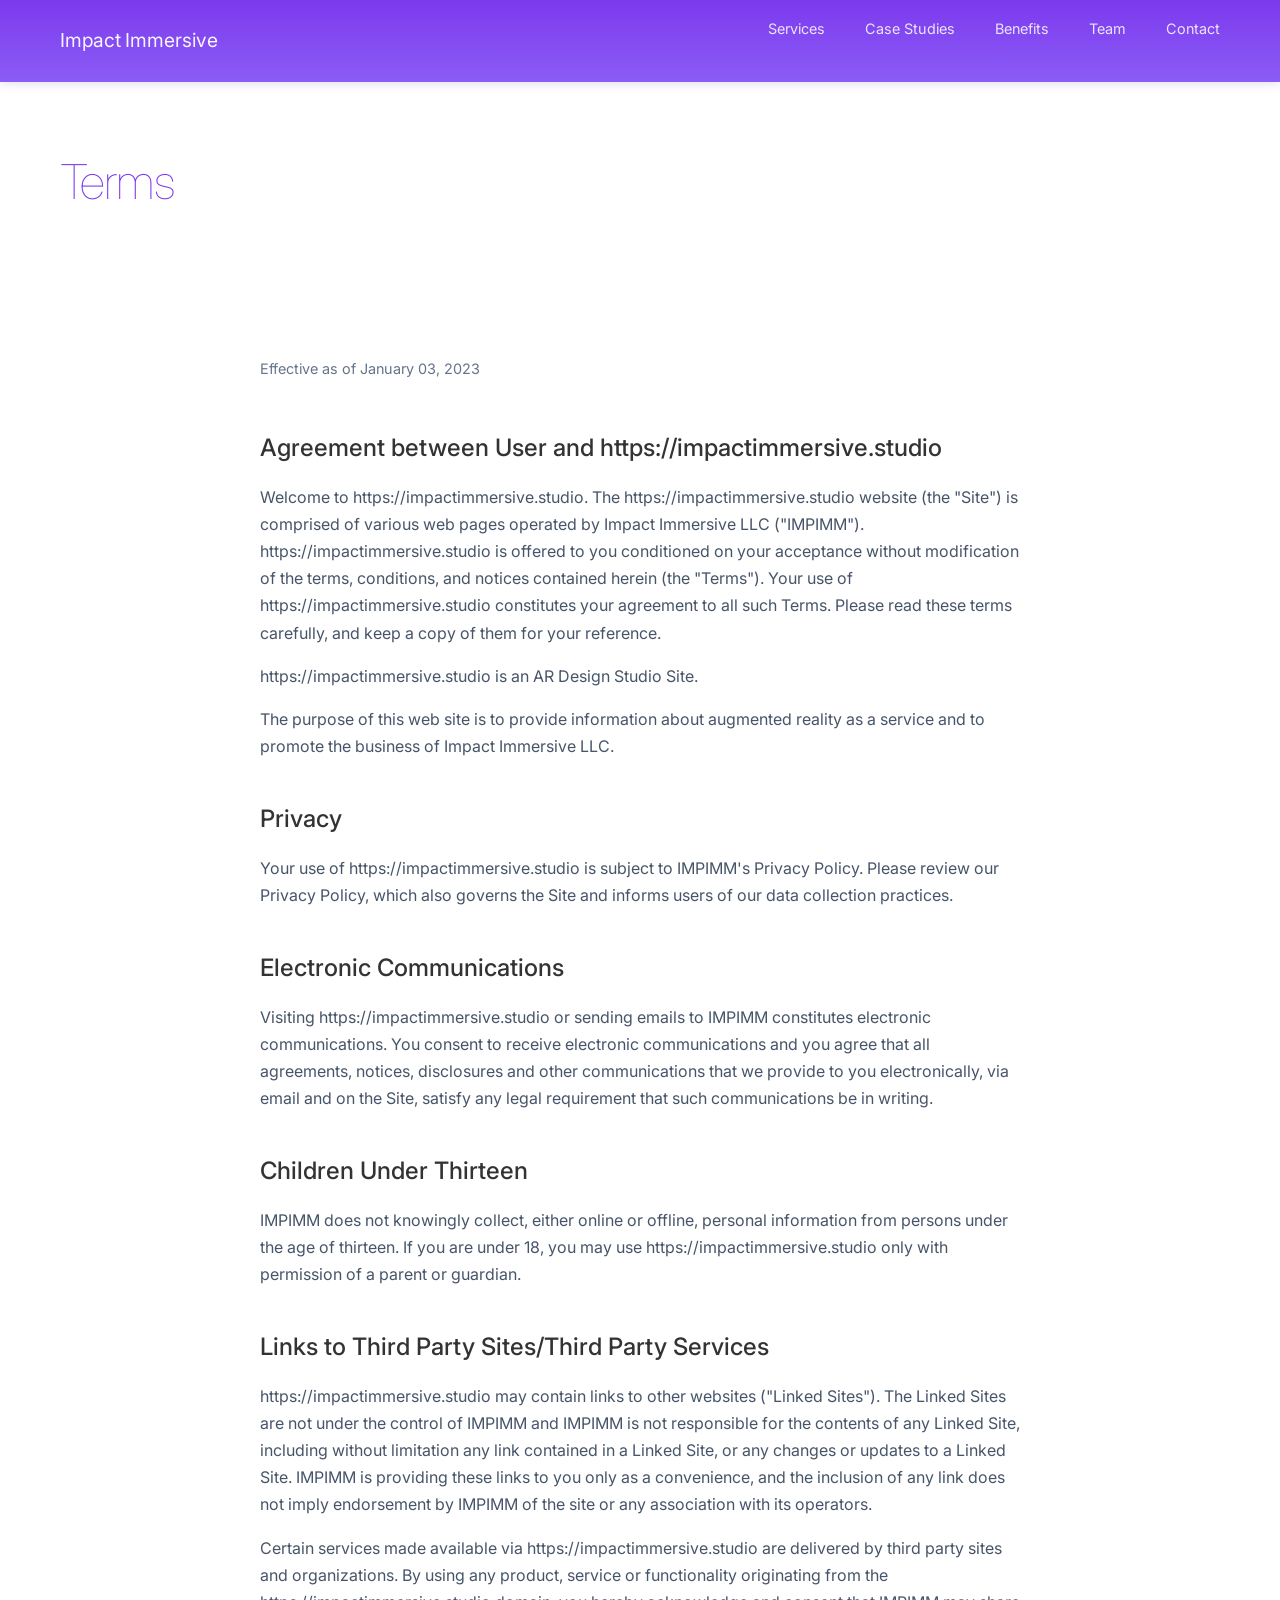
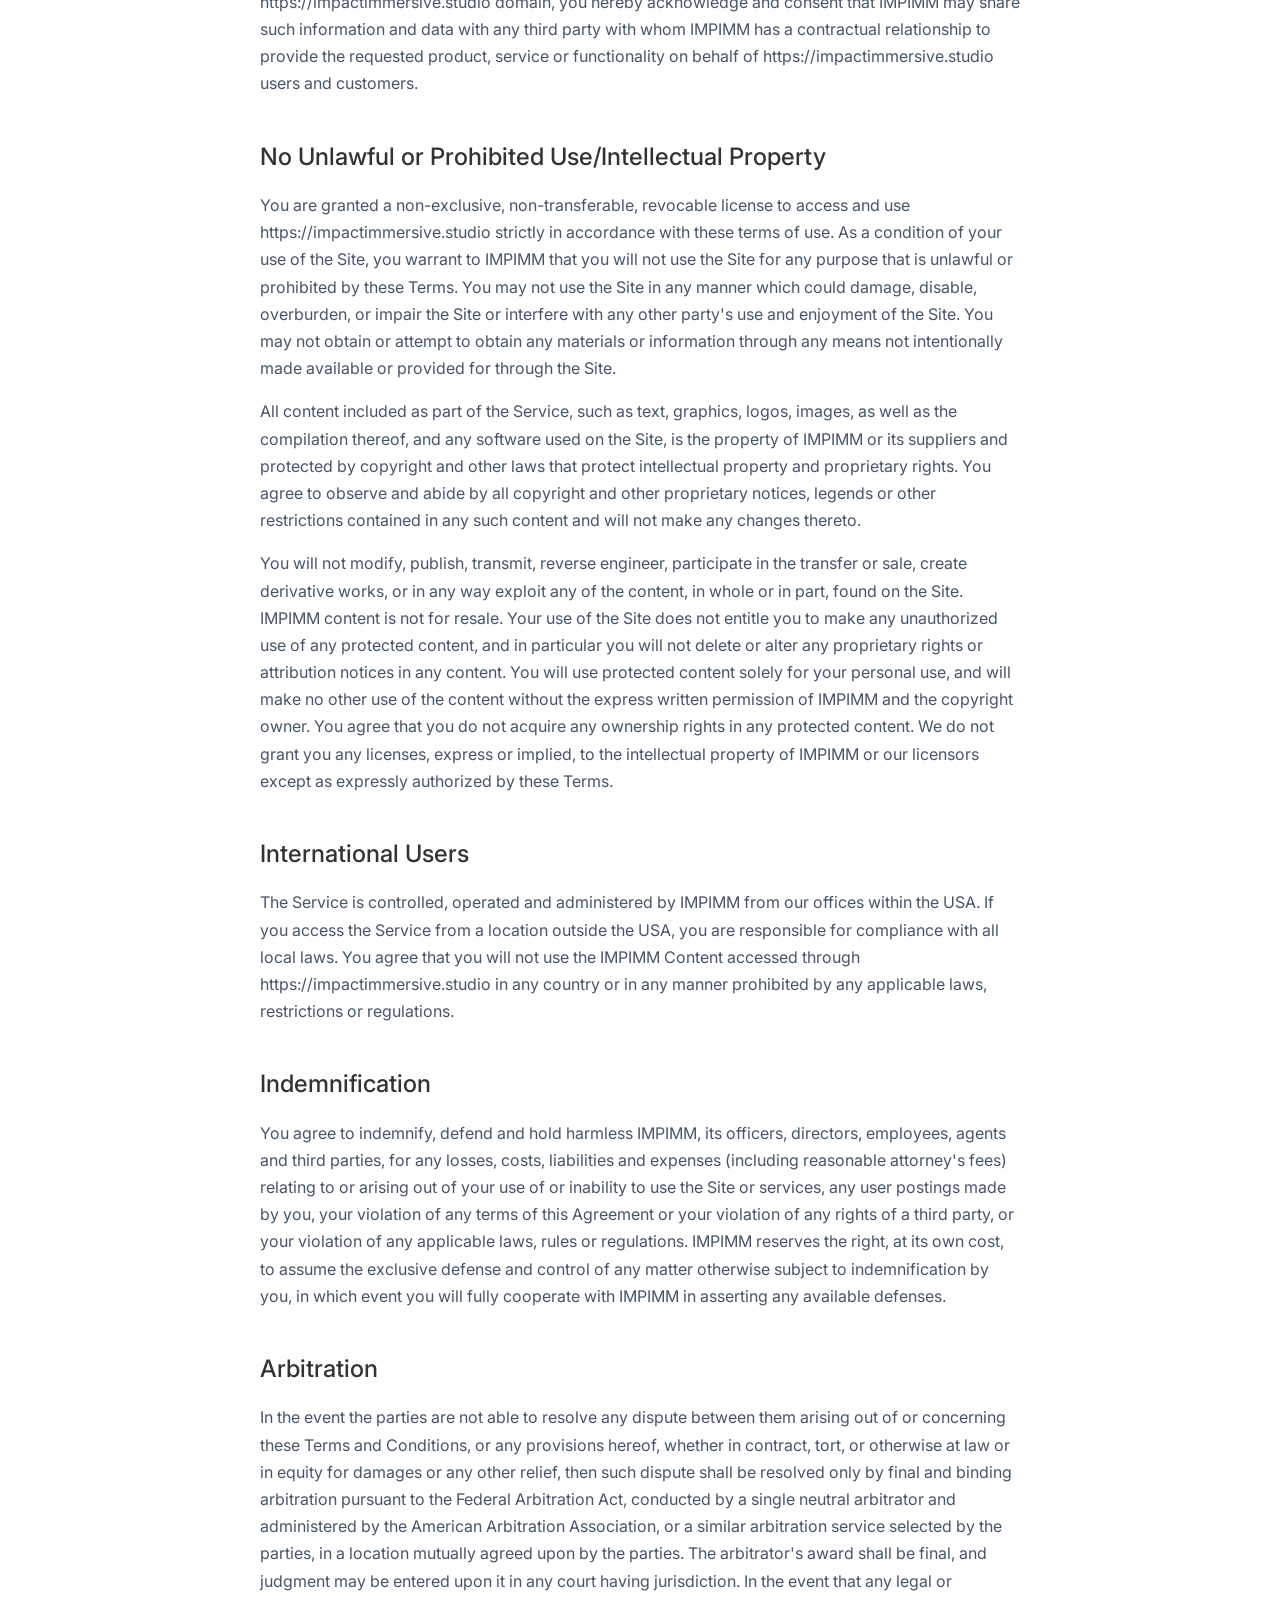
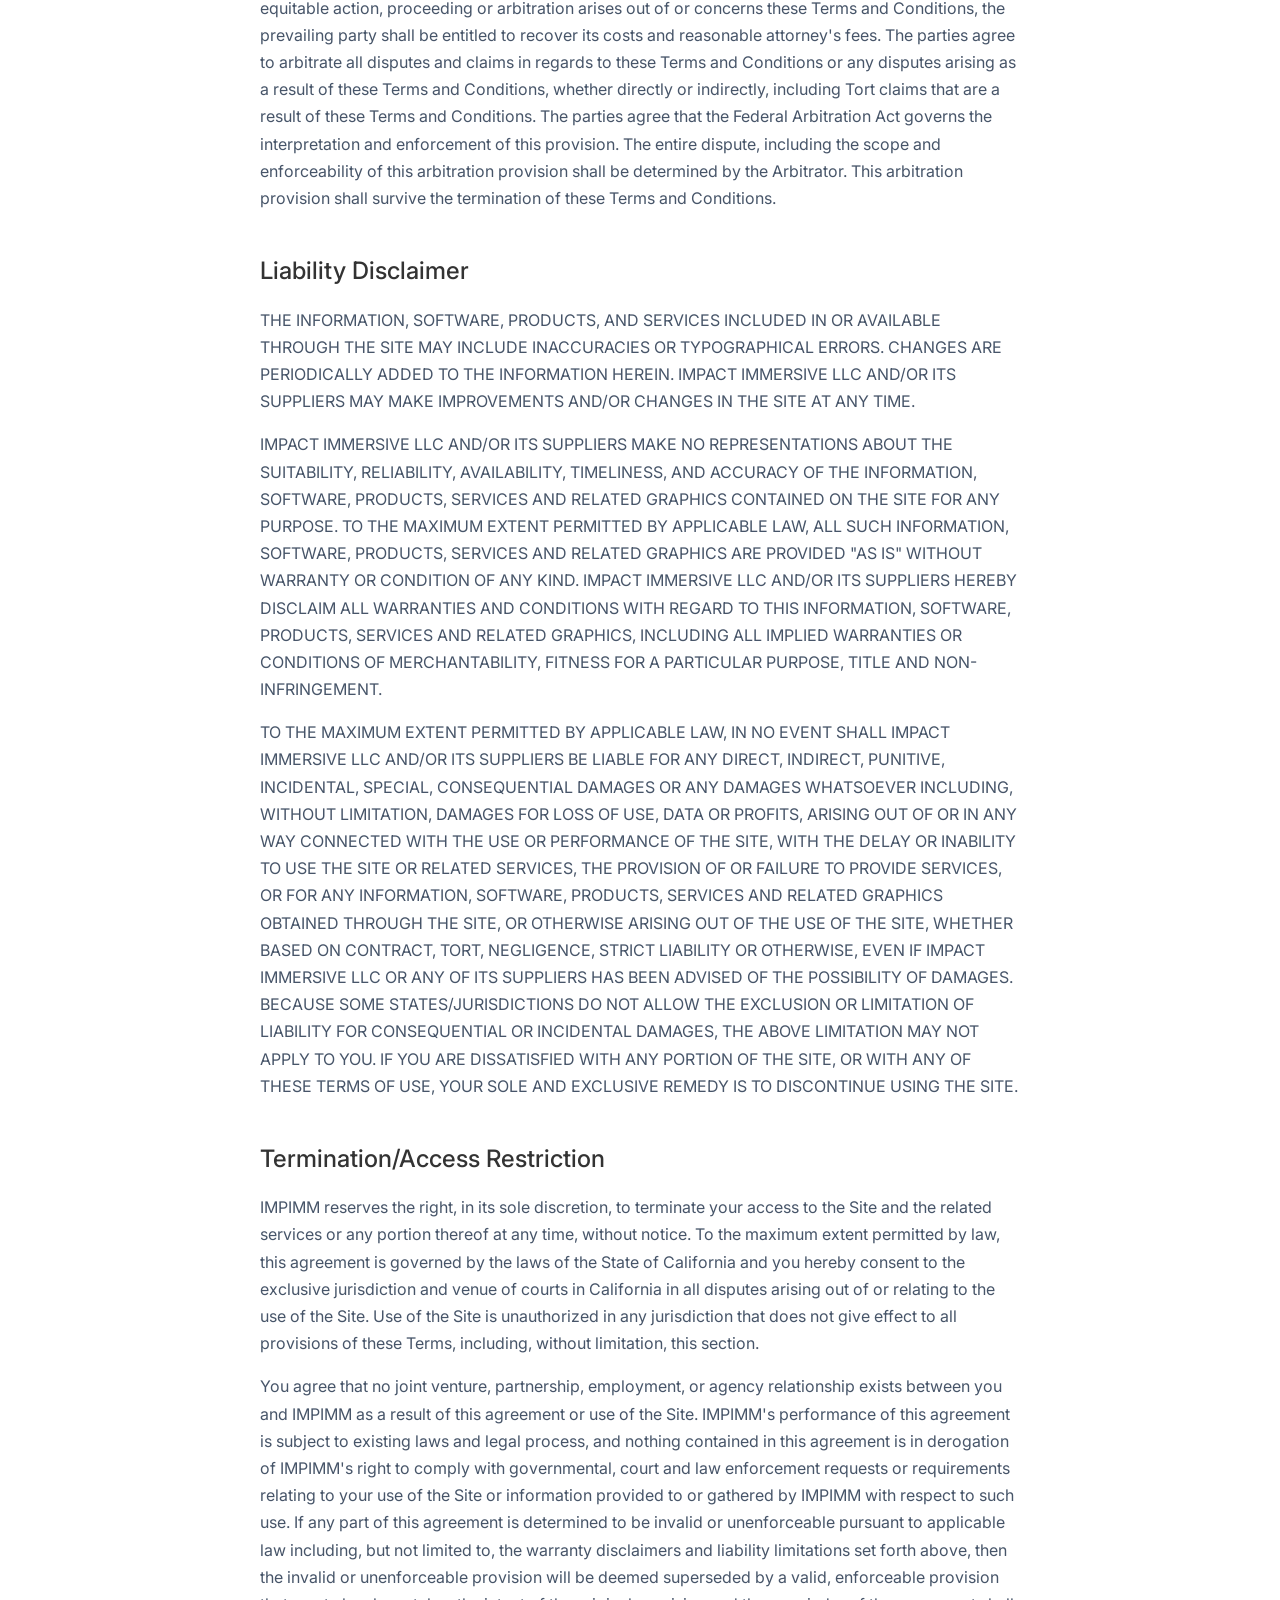
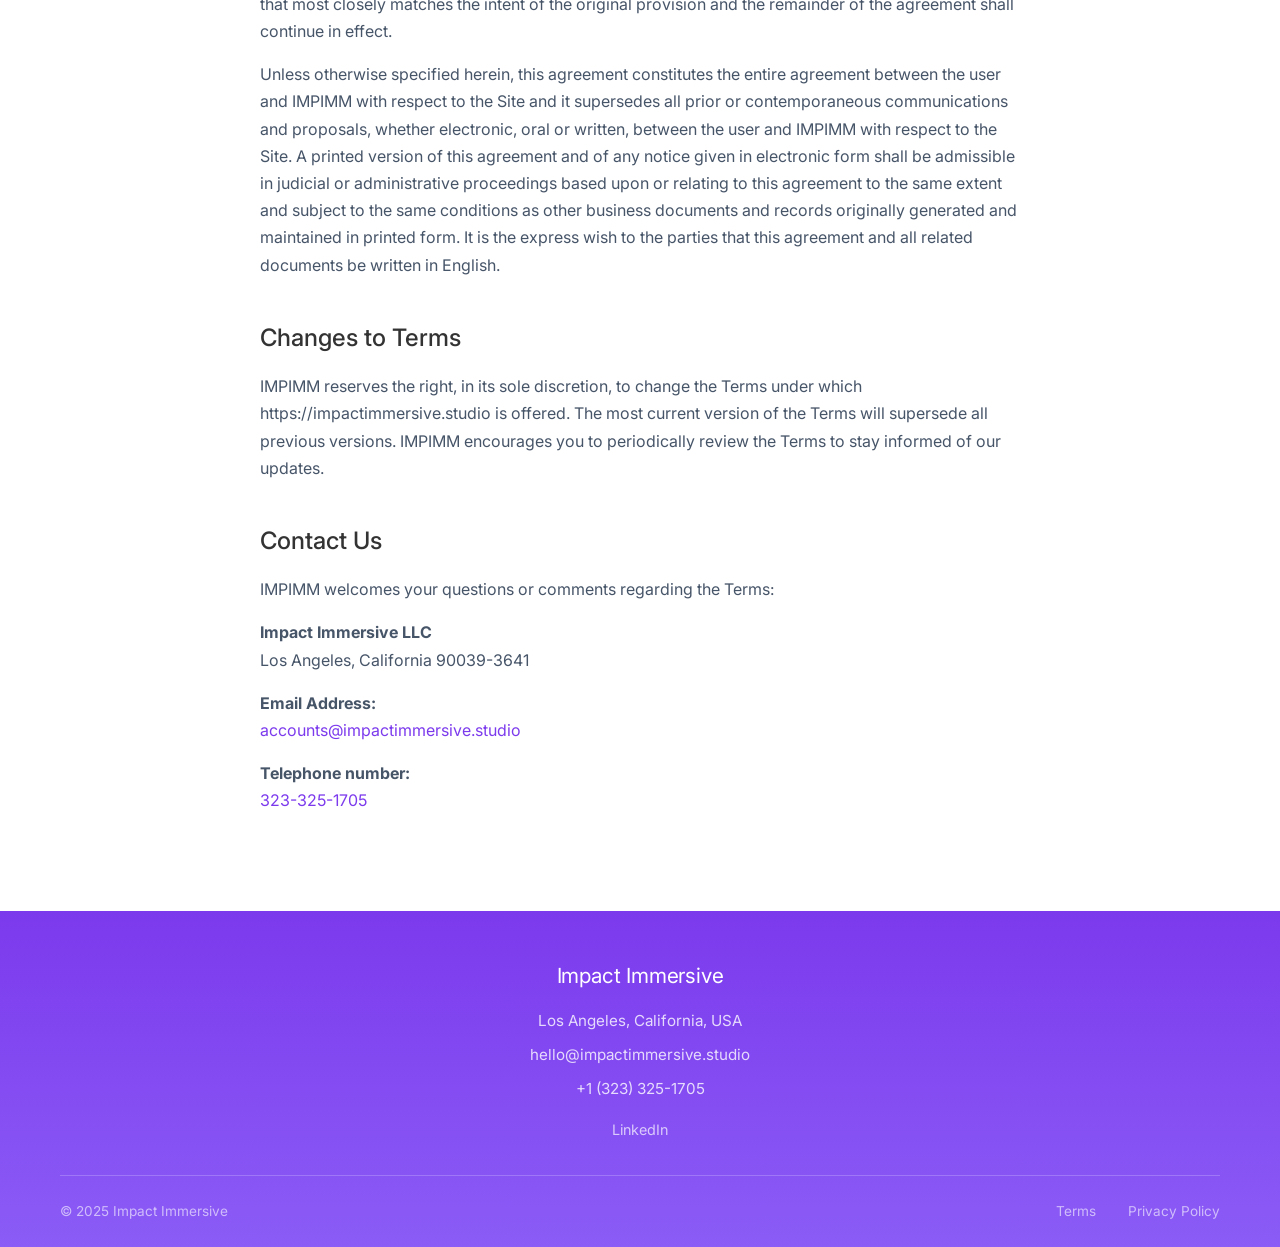
==== commit 9cddece7: "auto-commit for 87669e67-b2ce-4ff9-a09b-1f62c4944a1e" ====
--- a/static-html-version/terms.html
+++ b/static-html-version/terms.html
@@ -128,10 +128,9 @@
         }
 
         .terms-header {
-            background: linear-gradient(135deg, #7c3aed 0%, #a855f7 100%);
+            background: #ffffff;
             padding: 4rem 0;
-            text-align: center;
-            color: white;
+            color: #7c3aed;
         }
 
         .terms-header h1 {
@@ -151,11 +150,10 @@
             color: #64748b;
             font-size: 0.9rem;
             margin-bottom: 3rem;
-            text-align: center;
         }
 
         h2 {
-            color: #7c3aed;
+            color: #333333;
             font-size: 1.5rem;
             font-weight: 500;
             margin-top: 2.5rem;
@@ -275,32 +273,6 @@
 
         .footer-legal a:hover {
             color: rgba(255, 255, 255, 1);
-        }
-
-        .back-to-site {
-            text-align: center;
-            margin-top: 3rem;
-            padding-top: 2rem;
-            border-top: 1px solid #e2e8f0;
-        }
-
-        .back-button {
-            background: linear-gradient(135deg, #7c3aed 0%, #a855f7 100%);
-            color: white;
-            border: none;
-            padding: 12px 24px;
-            font-size: 1rem;
-            font-weight: 500;
-            border-radius: 8px;
-            cursor: pointer;
-            transition: all 0.3s ease;
-            text-decoration: none;
-            display: inline-block;
-        }
-
-        .back-button:hover {
-            transform: translateY(-2px);
-            box-shadow: 0 6px 20px rgba(124, 58, 237, 0.4);
         }
 
         @media (max-width: 768px) {
@@ -461,10 +433,6 @@
                 <p><strong>Telephone number:</strong><br>
                 <a href="tel:3233251705">323-325-1705</a></p>
             </section>
-
-            <div class="back-to-site">
-                <a href="index.html" class="back-button">← Back to Site</a>
-            </div>
         </div>
     </div>
 
